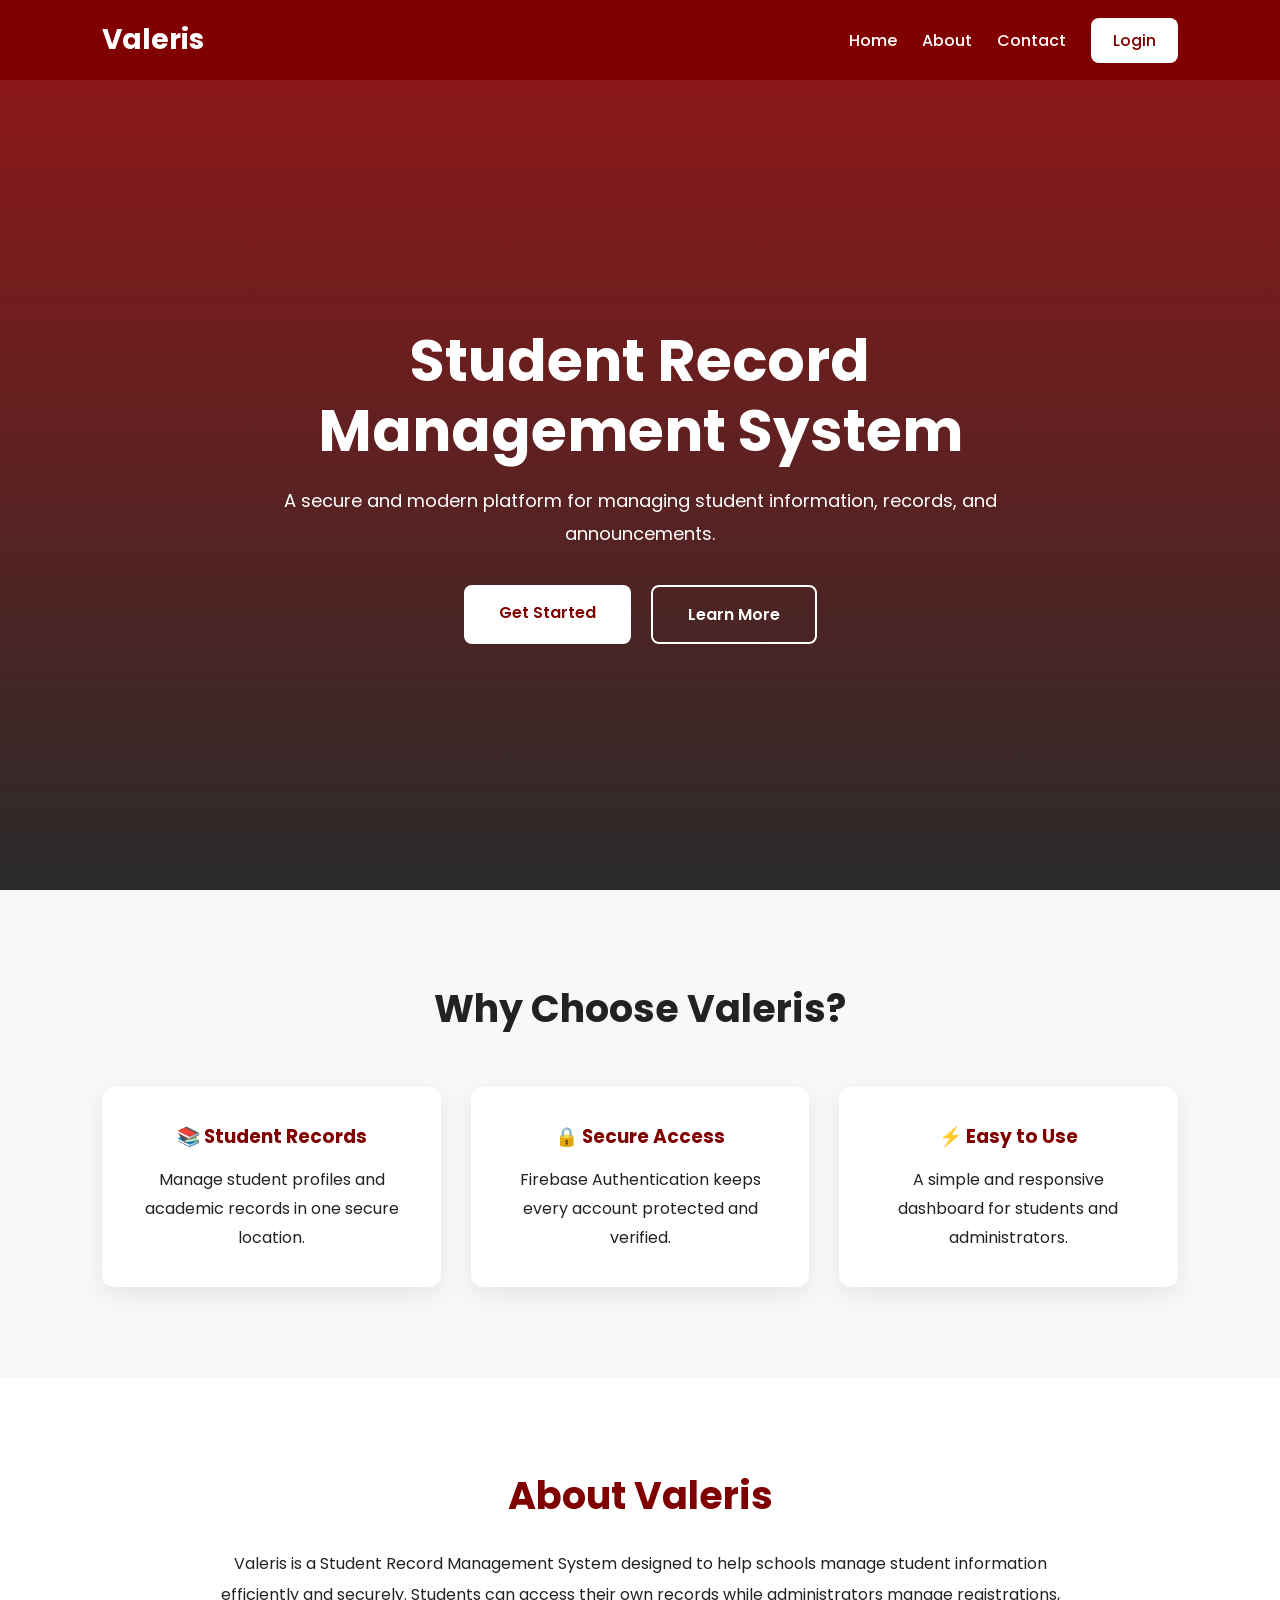
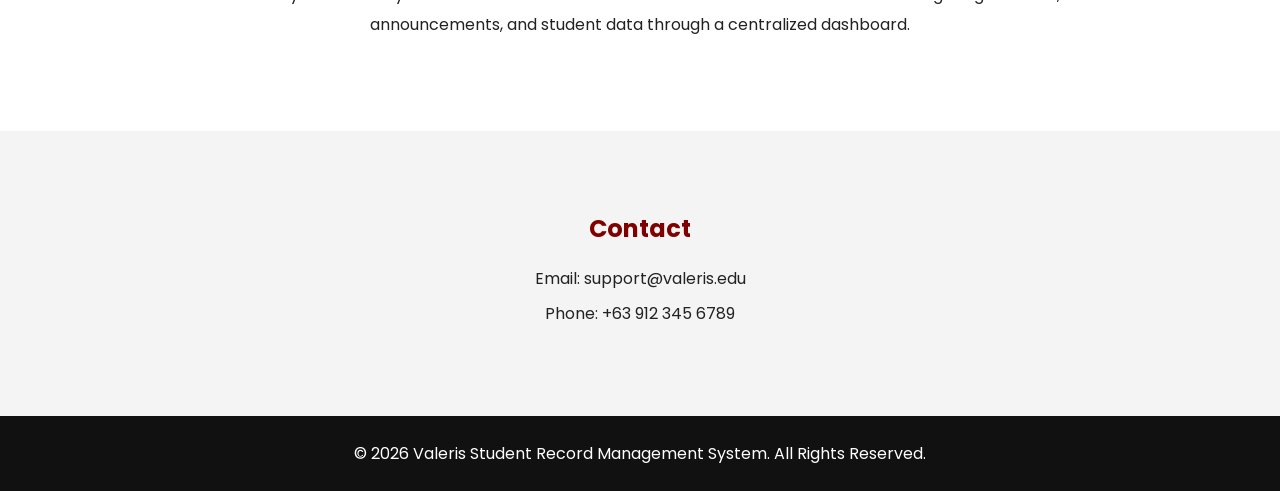
==== index.html @ 41997879 "Add files via upload" ====
<!DOCTYPE html>
<html lang="en">
<head>
    <meta charset="UTF-8">
    <meta name="viewport" content="width=device-width, initial-scale=1.0">
    <title>Valeris | Student Record Management System</title>

    <link rel="stylesheet" href="style.css">
</head>
<body>

    <!-- ================= NAVBAR ================= -->

    <nav>
        <h2>Valeris</h2>

        <div class="nav-links">
            <a href="index.html" class="active">Home</a>
            <a href="#about">About</a>
            <a href="#contact">Contact</a>
            <a href="login.html" class="login-btn">Login</a>
        </div>
    </nav>

    <!-- ================= HERO ================= -->

    <header class="hero">

        <div class="hero-content">

            <h1>
                Student Record <br>
                Management System
            </h1>

            <p>
                A secure and modern platform for managing
                student information, records, and announcements.
            </p>

            <div class="hero-buttons">

                <a href="login.html" class="btn-primary">
                    Get Started
                </a>

                <a href="#about" class="btn-secondary">
                    Learn More
                </a>

            </div>

        </div>

    </header>

    <!-- ================= FEATURES ================= -->

    <section class="features">

        <h2>Why Choose Valeris?</h2>

        <div class="feature-container">

            <div class="feature-card">
                <h3>📚 Student Records</h3>
                <p>
                    Manage student profiles and academic records
                    in one secure location.
                </p>
            </div>

            <div class="feature-card">
                <h3>🔒 Secure Access</h3>
                <p>
                    Firebase Authentication keeps every
                    account protected and verified.
                </p>
            </div>

            <div class="feature-card">
                <h3>⚡ Easy to Use</h3>
                <p>
                    A simple and responsive dashboard
                    for students and administrators.
                </p>
            </div>

        </div>

    </section>

    <!-- ================= ABOUT ================= -->

    <section class="about" id="about">

        <h2>About Valeris</h2>

        <p>
            Valeris is a Student Record Management System
            designed to help schools manage student
            information efficiently and securely.

            Students can access their own records while
            administrators manage registrations,
            announcements, and student data through
            a centralized dashboard.
        </p>

    </section>

    <!-- ================= CONTACT ================= -->

    <section class="contact" id="contact">

        <h2>Contact</h2>

        <p>Email: support@valeris.edu</p>

        <p>Phone: +63 912 345 6789</p>

    </section>

    <!-- ================= FOOTER ================= -->

    <footer>

        <p>
            © 2026 Valeris Student Record Management System.
            All Rights Reserved.
        </p>

    </footer>

</body>
</html>
---- style.css ----
/* =========================
   GOOGLE FONT
========================= */

@import url('https://fonts.googleapis.com/css2?family=Poppins:wght@300;400;500;600;700;800&display=swap');

/* =========================
   RESET
========================= */

*{
    margin:0;
    padding:0;
    box-sizing:border-box;
    font-family:'Poppins',sans-serif;
}

html{
    scroll-behavior:smooth;
}

body{
    background:#f8f8f8;
    color:#222;
}

/* =========================
   NAVBAR
========================= */

nav{
    width:100%;
    height:80px;
    background:#800000;
    display:flex;
    justify-content:space-between;
    align-items:center;
    padding:0 8%;
    position:sticky;
    top:0;
    z-index:1000;
}

nav h2{
    color:white;
    font-size:28px;
    font-weight:700;
}

.nav-links{
    display:flex;
    align-items:center;
    gap:25px;
}

.nav-links a{
    color:white;
    text-decoration:none;
    font-weight:500;
    transition:.3s;
}

.nav-links a:hover{
    color:#FFD700;
}

.login-btn{
    background:white;
    color:#800000 !important;
    padding:10px 22px;
    border-radius:8px;
    font-weight:600;
}

.login-btn:hover{
    background:#111;
    color:white !important;
}

/* =========================
   HERO
========================= */

.hero{
    min-height:90vh;
    display:flex;
    justify-content:center;
    align-items:center;
    text-align:center;
    padding:50px 20px;
    background:linear-gradient(rgba(128,0,0,.90),
            rgba(25,25,25,.92)),
            url("images/bg.jpg");
    background-size:cover;
    background-position:center;
    color:white;
}

.hero-content{
    max-width:750px;
}

.hero h1{
    font-size:58px;
    margin-bottom:20px;
    line-height:1.2;
}

.hero p{
    font-size:18px;
    line-height:1.8;
    margin-bottom:35px;
}

/* =========================
   BUTTONS
========================= */

.hero-buttons{
    display:flex;
    justify-content:center;
    gap:20px;
    flex-wrap:wrap;
}

.btn-primary,
.btn-secondary{

    text-decoration:none;
    padding:15px 35px;
    border-radius:8px;
    font-weight:600;
    transition:.3s;

}

.btn-primary{

    background:white;
    color:#800000;

}

.btn-primary:hover{

    background:#111;
    color:white;

}

.btn-secondary{

    border:2px solid white;
    color:white;

}

.btn-secondary:hover{

    background:white;
    color:#800000;

}

/* =========================
   FEATURES
========================= */

.features{

    padding:90px 8%;
    text-align:center;

}

.features h2{

    font-size:38px;
    margin-bottom:50px;

}

.feature-container{

    display:grid;
    grid-template-columns:repeat(auto-fit,minmax(250px,1fr));
    gap:30px;

}

.feature-card{

    background:white;
    padding:35px;
    border-radius:12px;
    box-shadow:0 8px 25px rgba(0,0,0,.08);
    transition:.3s;

}

.feature-card:hover{

    transform:translateY(-10px);

}

.feature-card h3{

    color:#800000;
    margin-bottom:15px;

}

.feature-card p{

    line-height:1.8;

}

/* =========================
   ABOUT
========================= */

.about{

    background:white;
    padding:90px 8%;
    text-align:center;

}

.about h2{

    font-size:38px;
    margin-bottom:25px;
    color:#800000;

}

.about p{

    max-width:850px;
    margin:auto;
    line-height:1.9;

}

/* =========================
   CONTACT
========================= */

.contact{

    padding:80px 8%;
    background:#f4f4f4;
    text-align:center;

}

.contact h2{

    color:#800000;
    margin-bottom:20px;

}

.contact p{

    margin:10px 0;

}

/* =========================
   FOOTER
========================= */

footer{

    background:#111;
    color:white;
    text-align:center;
    padding:25px;

}

/* =========================
   RESPONSIVE
========================= */

@media(max-width:768px){

    nav{

        flex-direction:column;
        height:auto;
        padding:20px;

    }

    .nav-links{

        margin-top:20px;
        flex-wrap:wrap;
        justify-content:center;

    }

    .hero h1{

        font-size:40px;

    }

    .hero p{

        font-size:16px;

    }

}
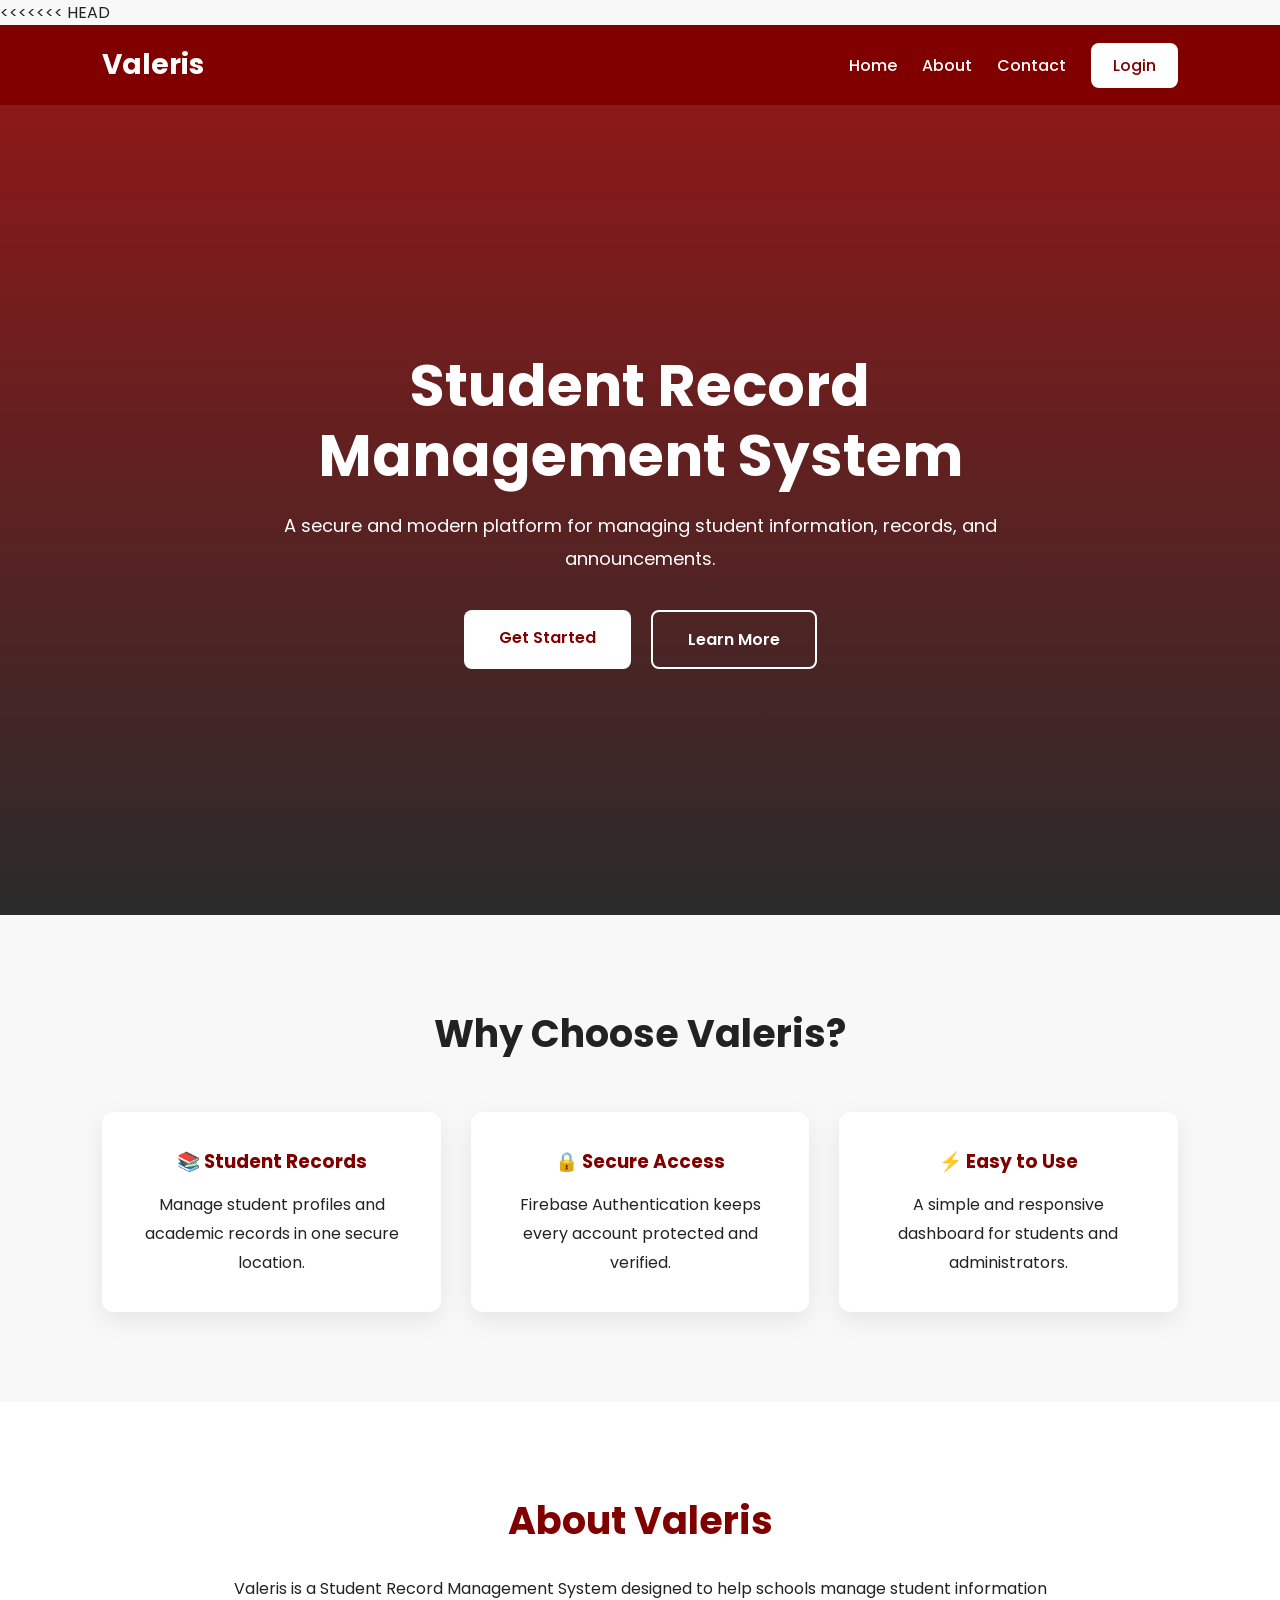
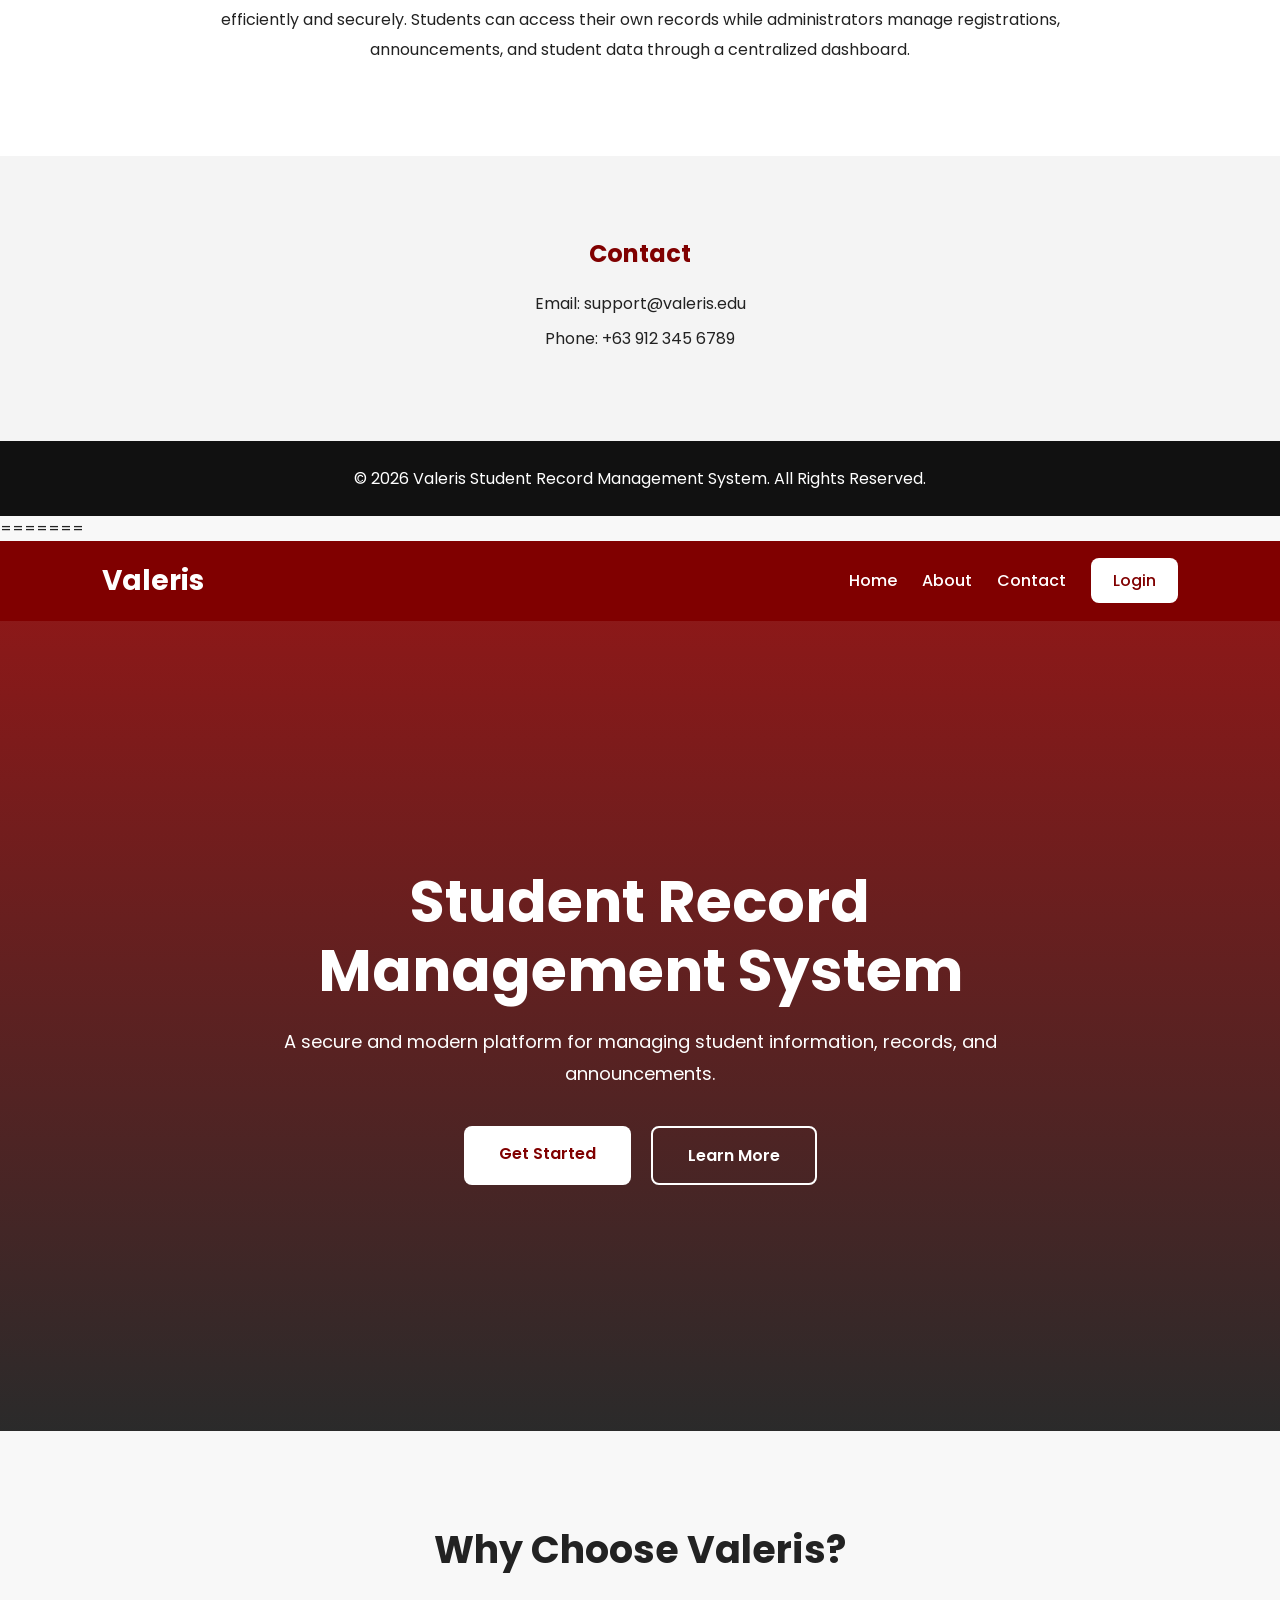
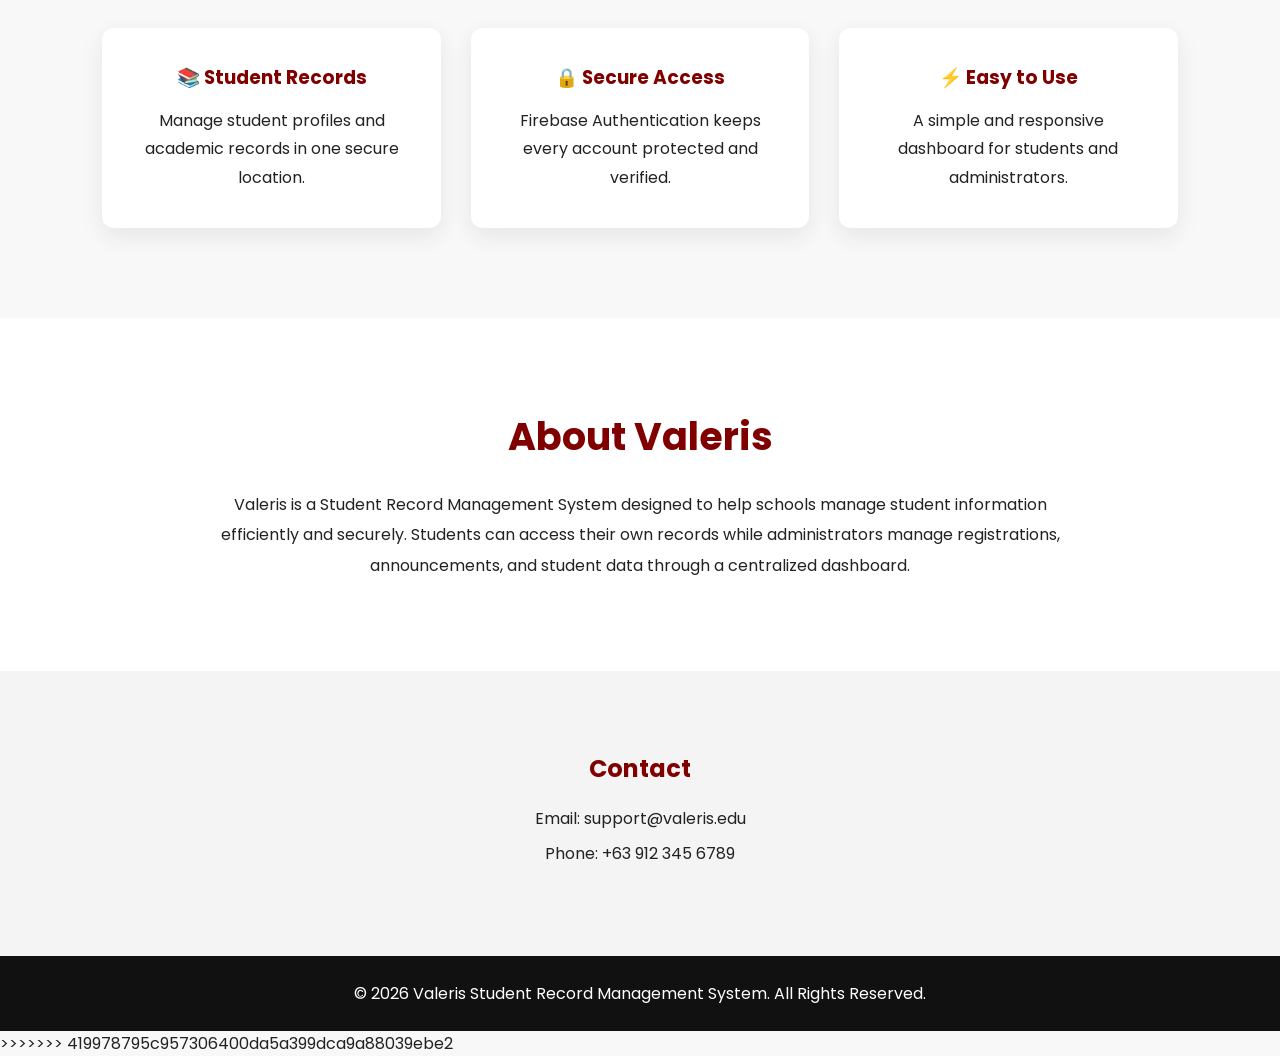
==== commit 0ad7e072: "bg update, font color adjustment" ====
--- a/index.html
+++ b/index.html
@@ -1,136 +1,274 @@
-<!DOCTYPE html>
-<html lang="en">
-<head>
-    <meta charset="UTF-8">
-    <meta name="viewport" content="width=device-width, initial-scale=1.0">
-    <title>Valeris | Student Record Management System</title>
-
-    <link rel="stylesheet" href="style.css">
-</head>
-<body>
-
-    <!-- ================= NAVBAR ================= -->
-
-    <nav>
-        <h2>Valeris</h2>
-
-        <div class="nav-links">
-            <a href="index.html" class="active">Home</a>
-            <a href="#about">About</a>
-            <a href="#contact">Contact</a>
-            <a href="login.html" class="login-btn">Login</a>
-        </div>
-    </nav>
-
-    <!-- ================= HERO ================= -->
-
-    <header class="hero">
-
-        <div class="hero-content">
-
-            <h1>
-                Student Record <br>
-                Management System
-            </h1>
-
-            <p>
-                A secure and modern platform for managing
-                student information, records, and announcements.
-            </p>
-
-            <div class="hero-buttons">
-
-                <a href="login.html" class="btn-primary">
-                    Get Started
-                </a>
-
-                <a href="#about" class="btn-secondary">
-                    Learn More
-                </a>
-
-            </div>
-
-        </div>
-
-    </header>
-
-    <!-- ================= FEATURES ================= -->
-
-    <section class="features">
-
-        <h2>Why Choose Valeris?</h2>
-
-        <div class="feature-container">
-
-            <div class="feature-card">
-                <h3>📚 Student Records</h3>
-                <p>
-                    Manage student profiles and academic records
-                    in one secure location.
-                </p>
-            </div>
-
-            <div class="feature-card">
-                <h3>🔒 Secure Access</h3>
-                <p>
-                    Firebase Authentication keeps every
-                    account protected and verified.
-                </p>
-            </div>
-
-            <div class="feature-card">
-                <h3>⚡ Easy to Use</h3>
-                <p>
-                    A simple and responsive dashboard
-                    for students and administrators.
-                </p>
-            </div>
-
-        </div>
-
-    </section>
-
-    <!-- ================= ABOUT ================= -->
-
-    <section class="about" id="about">
-
-        <h2>About Valeris</h2>
-
-        <p>
-            Valeris is a Student Record Management System
-            designed to help schools manage student
-            information efficiently and securely.
-
-            Students can access their own records while
-            administrators manage registrations,
-            announcements, and student data through
-            a centralized dashboard.
-        </p>
-
-    </section>
-
-    <!-- ================= CONTACT ================= -->
-
-    <section class="contact" id="contact">
-
-        <h2>Contact</h2>
-
-        <p>Email: support@valeris.edu</p>
-
-        <p>Phone: +63 912 345 6789</p>
-
-    </section>
-
-    <!-- ================= FOOTER ================= -->
-
-    <footer>
-
-        <p>
-            © 2026 Valeris Student Record Management System.
-            All Rights Reserved.
-        </p>
-
-    </footer>
-
-</body>
+<<<<<<< HEAD
+<!DOCTYPE html>
+<html lang="en">
+<head>
+    <meta charset="UTF-8">
+    <meta name="viewport" content="width=device-width, initial-scale=1.0">
+    <title>Valeris | Student Record Management System</title>
+
+    <link rel="stylesheet" href="style.css">
+</head>
+<body>
+
+    <!-- ================= NAVBAR ================= -->
+
+    <nav>
+        <h2>Valeris</h2>
+
+        <div class="nav-links">
+            <a href="index.html" class="active">Home</a>
+            <a href="#about">About</a>
+            <a href="#contact">Contact</a>
+            <a href="login.html" class="login-btn">Login</a>
+        </div>
+    </nav>
+
+    <!-- ================= HERO ================= -->
+
+    <header class="hero">
+
+        <div class="hero-content">
+
+            <h1>
+                Student Record <br>
+                Management System
+            </h1>
+
+            <p>
+                A secure and modern platform for managing
+                student information, records, and announcements.
+            </p>
+
+            <div class="hero-buttons">
+
+                <a href="login.html" class="btn-primary">
+                    Get Started
+                </a>
+
+                <a href="#about" class="btn-secondary">
+                    Learn More
+                </a>
+
+            </div>
+
+        </div>
+
+    </header>
+
+    <!-- ================= FEATURES ================= -->
+
+    <section class="features">
+
+        <h2>Why Choose Valeris?</h2>
+
+        <div class="feature-container">
+
+            <div class="feature-card">
+                <h3>📚 Student Records</h3>
+                <p>
+                    Manage student profiles and academic records
+                    in one secure location.
+                </p>
+            </div>
+
+            <div class="feature-card">
+                <h3>🔒 Secure Access</h3>
+                <p>
+                    Firebase Authentication keeps every
+                    account protected and verified.
+                </p>
+            </div>
+
+            <div class="feature-card">
+                <h3>⚡ Easy to Use</h3>
+                <p>
+                    A simple and responsive dashboard
+                    for students and administrators.
+                </p>
+            </div>
+
+        </div>
+
+    </section>
+
+    <!-- ================= ABOUT ================= -->
+
+    <section class="about" id="about">
+
+        <h2>About Valeris</h2>
+
+        <p>
+            Valeris is a Student Record Management System
+            designed to help schools manage student
+            information efficiently and securely.
+
+            Students can access their own records while
+            administrators manage registrations,
+            announcements, and student data through
+            a centralized dashboard.
+        </p>
+
+    </section>
+
+    <!-- ================= CONTACT ================= -->
+
+    <section class="contact" id="contact">
+
+        <h2>Contact</h2>
+
+        <p>Email: support@valeris.edu</p>
+
+        <p>Phone: +63 912 345 6789</p>
+
+    </section>
+
+    <!-- ================= FOOTER ================= -->
+
+    <footer>
+
+        <p>
+            © 2026 Valeris Student Record Management System.
+            All Rights Reserved.
+        </p>
+
+    </footer>
+
+</body>
+=======
+<!DOCTYPE html>
+<html lang="en">
+<head>
+    <meta charset="UTF-8">
+    <meta name="viewport" content="width=device-width, initial-scale=1.0">
+    <title>Valeris | Student Record Management System</title>
+
+    <link rel="stylesheet" href="style.css">
+</head>
+<body>
+
+    <!-- ================= NAVBAR ================= -->
+
+    <nav>
+        <h2>Valeris</h2>
+
+        <div class="nav-links">
+            <a href="index.html" class="active">Home</a>
+            <a href="#about">About</a>
+            <a href="#contact">Contact</a>
+            <a href="login.html" class="login-btn">Login</a>
+        </div>
+    </nav>
+
+    <!-- ================= HERO ================= -->
+
+    <header class="hero">
+
+        <div class="hero-content">
+
+            <h1>
+                Student Record <br>
+                Management System
+            </h1>
+
+            <p>
+                A secure and modern platform for managing
+                student information, records, and announcements.
+            </p>
+
+            <div class="hero-buttons">
+
+                <a href="login.html" class="btn-primary">
+                    Get Started
+                </a>
+
+                <a href="#about" class="btn-secondary">
+                    Learn More
+                </a>
+
+            </div>
+
+        </div>
+
+    </header>
+
+    <!-- ================= FEATURES ================= -->
+
+    <section class="features">
+
+        <h2>Why Choose Valeris?</h2>
+
+        <div class="feature-container">
+
+            <div class="feature-card">
+                <h3>📚 Student Records</h3>
+                <p>
+                    Manage student profiles and academic records
+                    in one secure location.
+                </p>
+            </div>
+
+            <div class="feature-card">
+                <h3>🔒 Secure Access</h3>
+                <p>
+                    Firebase Authentication keeps every
+                    account protected and verified.
+                </p>
+            </div>
+
+            <div class="feature-card">
+                <h3>⚡ Easy to Use</h3>
+                <p>
+                    A simple and responsive dashboard
+                    for students and administrators.
+                </p>
+            </div>
+
+        </div>
+
+    </section>
+
+    <!-- ================= ABOUT ================= -->
+
+    <section class="about" id="about">
+
+        <h2>About Valeris</h2>
+
+        <p>
+            Valeris is a Student Record Management System
+            designed to help schools manage student
+            information efficiently and securely.
+
+            Students can access their own records while
+            administrators manage registrations,
+            announcements, and student data through
+            a centralized dashboard.
+        </p>
+
+    </section>
+
+    <!-- ================= CONTACT ================= -->
+
+    <section class="contact" id="contact">
+
+        <h2>Contact</h2>
+
+        <p>Email: support@valeris.edu</p>
+
+        <p>Phone: +63 912 345 6789</p>
+
+    </section>
+
+    <!-- ================= FOOTER ================= -->
+
+    <footer>
+
+        <p>
+            © 2026 Valeris Student Record Management System.
+            All Rights Reserved.
+        </p>
+
+    </footer>
+
+</body>
+>>>>>>> 419978795c957306400da5a399dca9a88039ebe2
 </html>
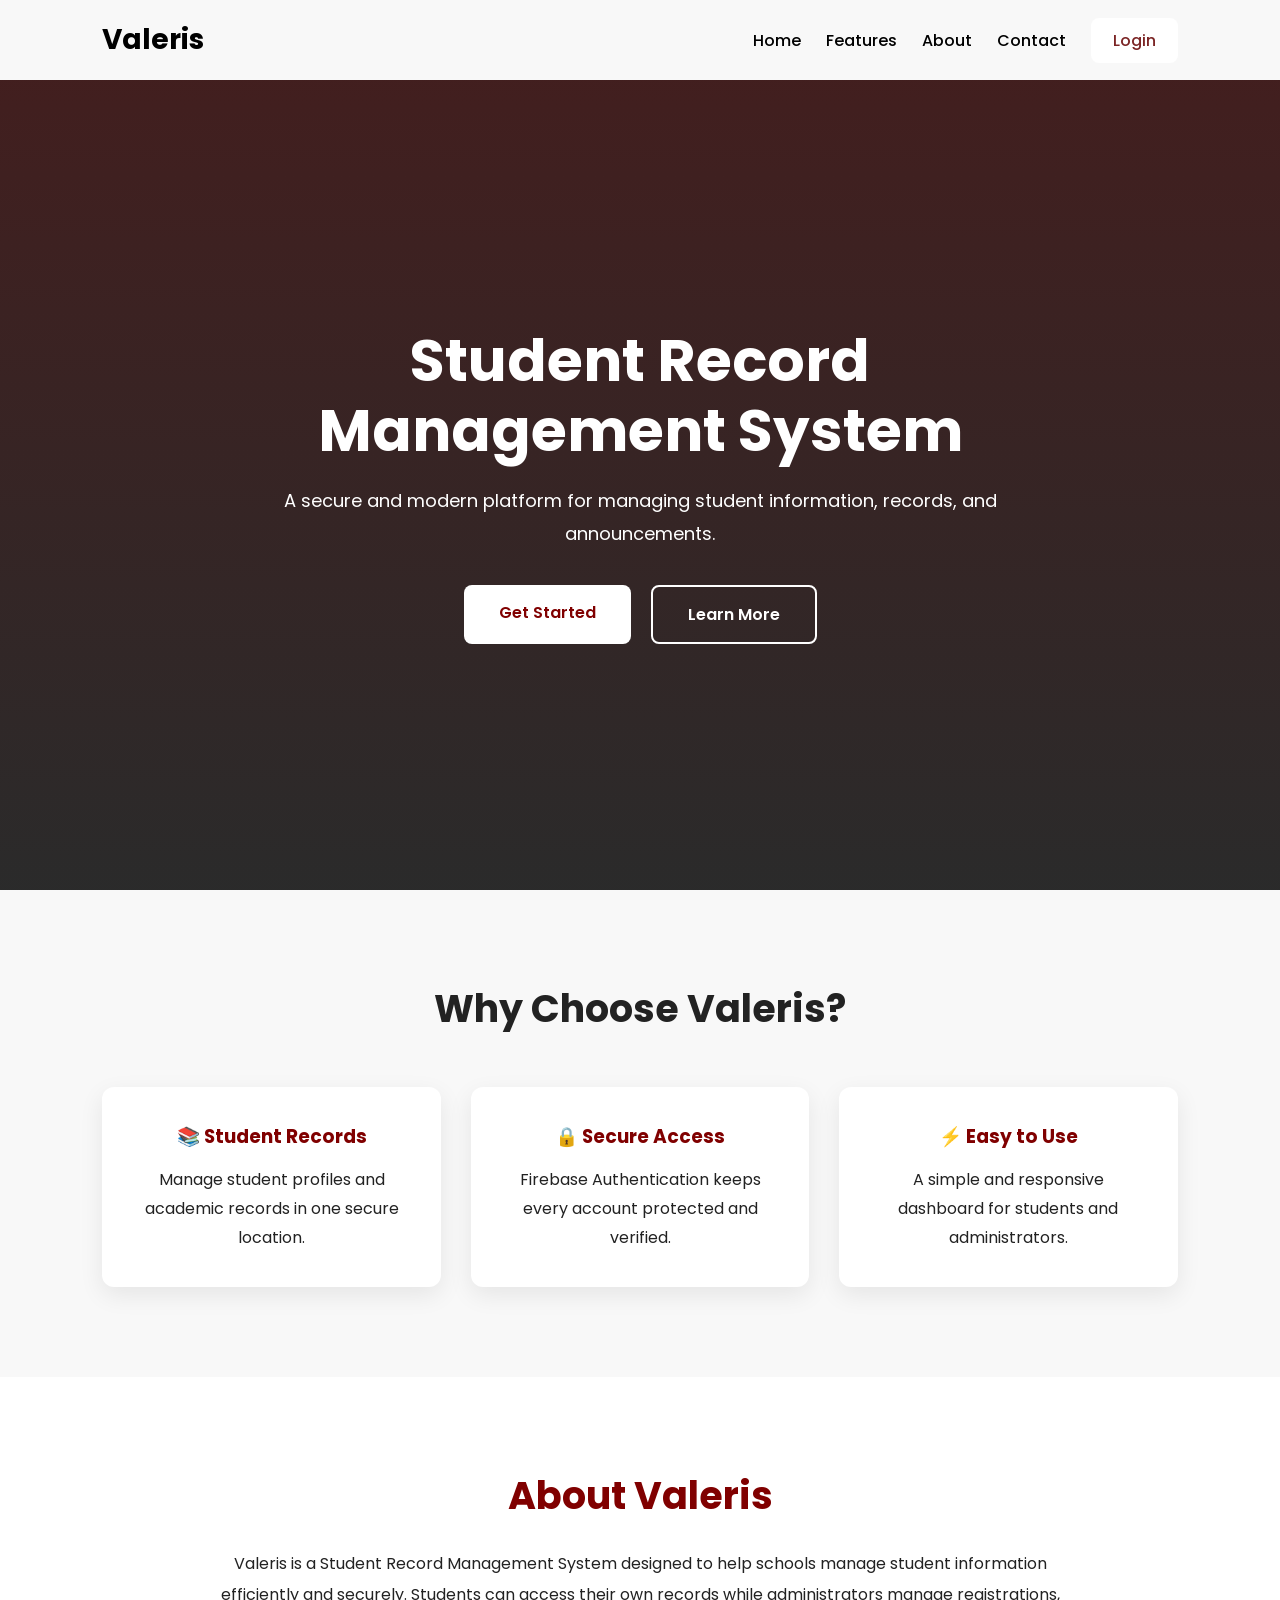
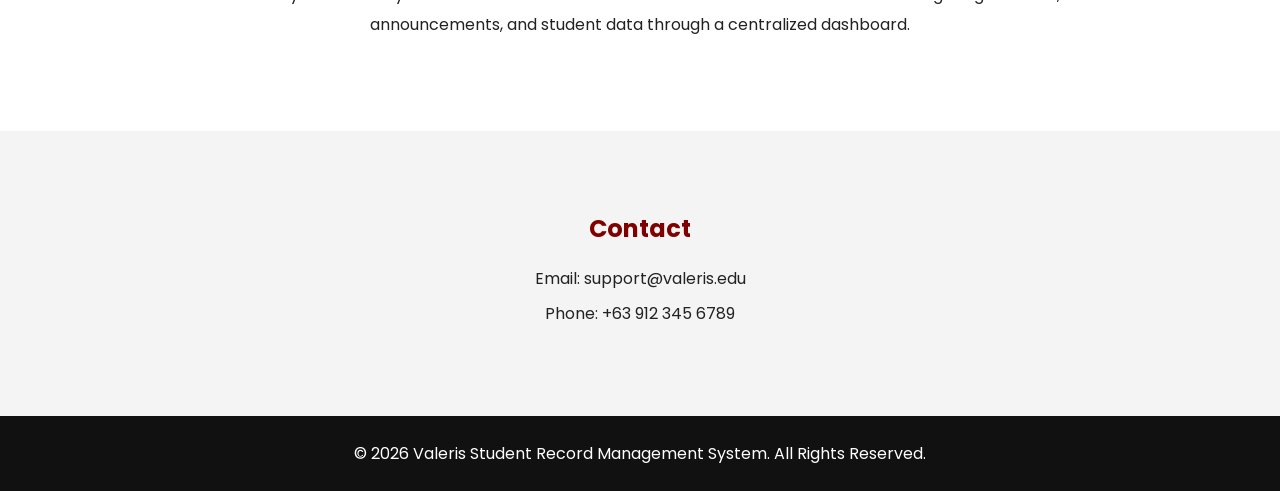
==== commit 08659b3c: "add feature" ====
--- a/index.html
+++ b/index.html
@@ -1,4 +1,3 @@
-<<<<<<< HEAD
 <!DOCTYPE html>
 <html lang="en">
 <head>
@@ -6,7 +5,8 @@
     <meta name="viewport" content="width=device-width, initial-scale=1.0">
     <title>Valeris | Student Record Management System</title>
 
-    <link rel="stylesheet" href="style.css">
+    <link rel="stylesheet" href="css/style.css">
+    <link rel="icon" type="image/png" href="images/logo.png">
 </head>
 <body>
 
@@ -17,6 +17,7 @@
 
         <div class="nav-links">
             <a href="index.html" class="active">Home</a>
+            <a href="#features">Features</a>
             <a href="#about">About</a>
             <a href="#contact">Contact</a>
             <a href="login.html" class="login-btn">Login</a>
@@ -57,7 +58,7 @@
 
     <!-- ================= FEATURES ================= -->
 
-    <section class="features">
+    <section class="features" id="features">
 
         <h2>Why Choose Valeris?</h2>
 
@@ -133,142 +134,7 @@
 
     </footer>
 
-</body>
-=======
-<!DOCTYPE html>
-<html lang="en">
-<head>
-    <meta charset="UTF-8">
-    <meta name="viewport" content="width=device-width, initial-scale=1.0">
-    <title>Valeris | Student Record Management System</title>
-
-    <link rel="stylesheet" href="style.css">
-</head>
-<body>
-
-    <!-- ================= NAVBAR ================= -->
-
-    <nav>
-        <h2>Valeris</h2>
-
-        <div class="nav-links">
-            <a href="index.html" class="active">Home</a>
-            <a href="#about">About</a>
-            <a href="#contact">Contact</a>
-            <a href="login.html" class="login-btn">Login</a>
-        </div>
-    </nav>
-
-    <!-- ================= HERO ================= -->
-
-    <header class="hero">
-
-        <div class="hero-content">
-
-            <h1>
-                Student Record <br>
-                Management System
-            </h1>
-
-            <p>
-                A secure and modern platform for managing
-                student information, records, and announcements.
-            </p>
-
-            <div class="hero-buttons">
-
-                <a href="login.html" class="btn-primary">
-                    Get Started
-                </a>
-
-                <a href="#about" class="btn-secondary">
-                    Learn More
-                </a>
-
-            </div>
-
-        </div>
-
-    </header>
-
-    <!-- ================= FEATURES ================= -->
-
-    <section class="features">
-
-        <h2>Why Choose Valeris?</h2>
-
-        <div class="feature-container">
-
-            <div class="feature-card">
-                <h3>📚 Student Records</h3>
-                <p>
-                    Manage student profiles and academic records
-                    in one secure location.
-                </p>
-            </div>
-
-            <div class="feature-card">
-                <h3>🔒 Secure Access</h3>
-                <p>
-                    Firebase Authentication keeps every
-                    account protected and verified.
-                </p>
-            </div>
-
-            <div class="feature-card">
-                <h3>⚡ Easy to Use</h3>
-                <p>
-                    A simple and responsive dashboard
-                    for students and administrators.
-                </p>
-            </div>
-
-        </div>
-
-    </section>
-
-    <!-- ================= ABOUT ================= -->
-
-    <section class="about" id="about">
-
-        <h2>About Valeris</h2>
-
-        <p>
-            Valeris is a Student Record Management System
-            designed to help schools manage student
-            information efficiently and securely.
-
-            Students can access their own records while
-            administrators manage registrations,
-            announcements, and student data through
-            a centralized dashboard.
-        </p>
-
-    </section>
-
-    <!-- ================= CONTACT ================= -->
-
-    <section class="contact" id="contact">
-
-        <h2>Contact</h2>
-
-        <p>Email: support@valeris.edu</p>
-
-        <p>Phone: +63 912 345 6789</p>
-
-    </section>
-
-    <!-- ================= FOOTER ================= -->
-
-    <footer>
-
-        <p>
-            © 2026 Valeris Student Record Management System.
-            All Rights Reserved.
-        </p>
-
-    </footer>
+    <script type="module" src="js/firebase.js"></script>
 
 </body>
->>>>>>> 419978795c957306400da5a399dca9a88039ebe2
 </html>
--- a/css/style.css
+++ b/css/style.css
@@ -0,0 +1,320 @@
+/* =========================
+   GOOGLE FONT
+========================= */
+
+@import url('https://fonts.googleapis.com/css2?family=Poppins:wght@300;400;500;600;700;800&display=swap');
+
+/* =========================
+   RESET
+========================= */
+
+*{
+    margin:0;
+    padding:0;
+    box-sizing:border-box;
+    font-family:'Poppins',sans-serif;
+}
+
+html{
+    scroll-behavior:smooth;
+}
+
+body{
+    background:#f8f8f8;
+    color:#222;
+}
+
+/* =========================
+   NAVBAR
+========================= */
+
+nav{
+    width:100%;
+    height:80px;
+    background:#f8f8f8;
+    display:flex;
+    justify-content:space-between;
+    align-items:center;
+    padding:0 8%;
+    position:sticky;
+    top:0;
+    z-index:1000;
+}
+
+nav h2{
+    color:#000000;
+    font-size:28px;
+    font-weight:700;
+}
+
+.nav-links{
+    display:flex;
+    align-items:center;
+    gap:25px;
+}
+
+.nav-links a{
+    color:rgb(0, 0, 0);
+    text-decoration:none;
+    font-weight:500;
+    transition:.3s;
+}
+
+.nav-links a:hover{
+    color:#7B2525;
+}
+
+.login-btn{
+    background:white;
+    color:#7B2525 !important;
+    padding:10px 22px;
+    border-radius:8px;
+    font-weight:600;
+}
+
+.login-btn:hover{
+    background:#111;
+    color:white !important;
+}
+
+/* =========================
+   HERO
+========================= */
+
+.hero{
+    min-height:90vh;
+    display:flex;
+    justify-content:center;
+    align-items:center;
+    text-align:center;
+    padding:50px 20px;
+    background:linear-gradient(rgba(46, 7, 7, 0.9),
+            rgba(25,25,25,.92)),
+            url("https://t4.ftcdn.net/jpg/02/83/38/59/360_F_283385931_iy0BqsF4zZZ2DBIINGG69zNtrzBvp8sO.jpg");
+    background-size:cover;
+    background-position:center;
+    color:white;
+}
+
+.hero-content{
+    max-width:750px;
+}
+
+.hero h1{
+    font-size:58px;
+    margin-bottom:20px;
+    line-height:1.2;
+}
+
+.hero p{
+    font-size:18px;
+    line-height:1.8;
+    margin-bottom:35px;
+}
+
+/* =========================
+   BUTTONS
+========================= */
+
+.hero-buttons{
+    display:flex;
+    justify-content:center;
+    gap:20px;
+    flex-wrap:wrap;
+}
+
+.btn-primary,
+.btn-secondary{
+
+    text-decoration:none;
+    padding:15px 35px;
+    border-radius:8px;
+    font-weight:600;
+    transition:.3s;
+
+}
+
+.btn-primary{
+
+    background:white;
+    color:#800000;
+
+}
+
+.btn-primary:hover{
+
+    background:#111;
+    color:white;
+
+}
+
+.btn-secondary{
+
+    border:2px solid white;
+    color:white;
+
+}
+
+.btn-secondary:hover{
+
+    background:white;
+    color:#800000;
+
+}
+
+/* =========================
+   FEATURES
+========================= */
+
+.features{
+
+    padding:90px 8%;
+    text-align:center;
+
+}
+
+.features h2{
+
+    font-size:38px;
+    margin-bottom:50px;
+
+}
+
+.feature-container{
+
+    display:grid;
+    grid-template-columns:repeat(auto-fit,minmax(250px,1fr));
+    gap:30px;
+
+}
+
+.feature-card{
+
+    background:white;
+    padding:35px;
+    border-radius:12px;
+    box-shadow:0 8px 25px rgba(0,0,0,.08);
+    transition:.3s;
+
+}
+
+.feature-card:hover{
+
+    transform:translateY(-10px);
+
+}
+
+.feature-card h3{
+
+    color:#800000;
+    margin-bottom:15px;
+
+}
+
+.feature-card p{
+
+    line-height:1.8;
+
+}
+
+/* =========================
+   ABOUT
+========================= */
+
+.about{
+
+    background:white;
+    padding:90px 8%;
+    text-align:center;
+
+}
+
+.about h2{
+
+    font-size:38px;
+    margin-bottom:25px;
+    color:#800000;
+
+}
+
+.about p{
+
+    max-width:850px;
+    margin:auto;
+    line-height:1.9;
+
+}
+
+/* =========================
+   CONTACT
+========================= */
+
+.contact{
+
+    padding:80px 8%;
+    background:#f4f4f4;
+    text-align:center;
+
+}
+
+.contact h2{
+
+    color:#800000;
+    margin-bottom:20px;
+
+}
+
+.contact p{
+
+    margin:10px 0;
+
+}
+
+/* =========================
+   FOOTER
+========================= */
+
+footer{
+
+    background:#111;
+    color:white;
+    text-align:center;
+    padding:25px;
+
+}
+
+/* =========================
+   RESPONSIVE
+========================= */
+
+@media(max-width:768px){
+
+    nav{
+
+        flex-direction:column;
+        height:auto;
+        padding:20px;
+
+    }
+
+    .nav-links{
+
+        margin-top:20px;
+        flex-wrap:wrap;
+        justify-content:center;
+
+    }
+
+    .hero h1{
+
+        font-size:40px;
+
+    }
+
+    .hero p{
+
+        font-size:16px;
+
+    }
+
+}
